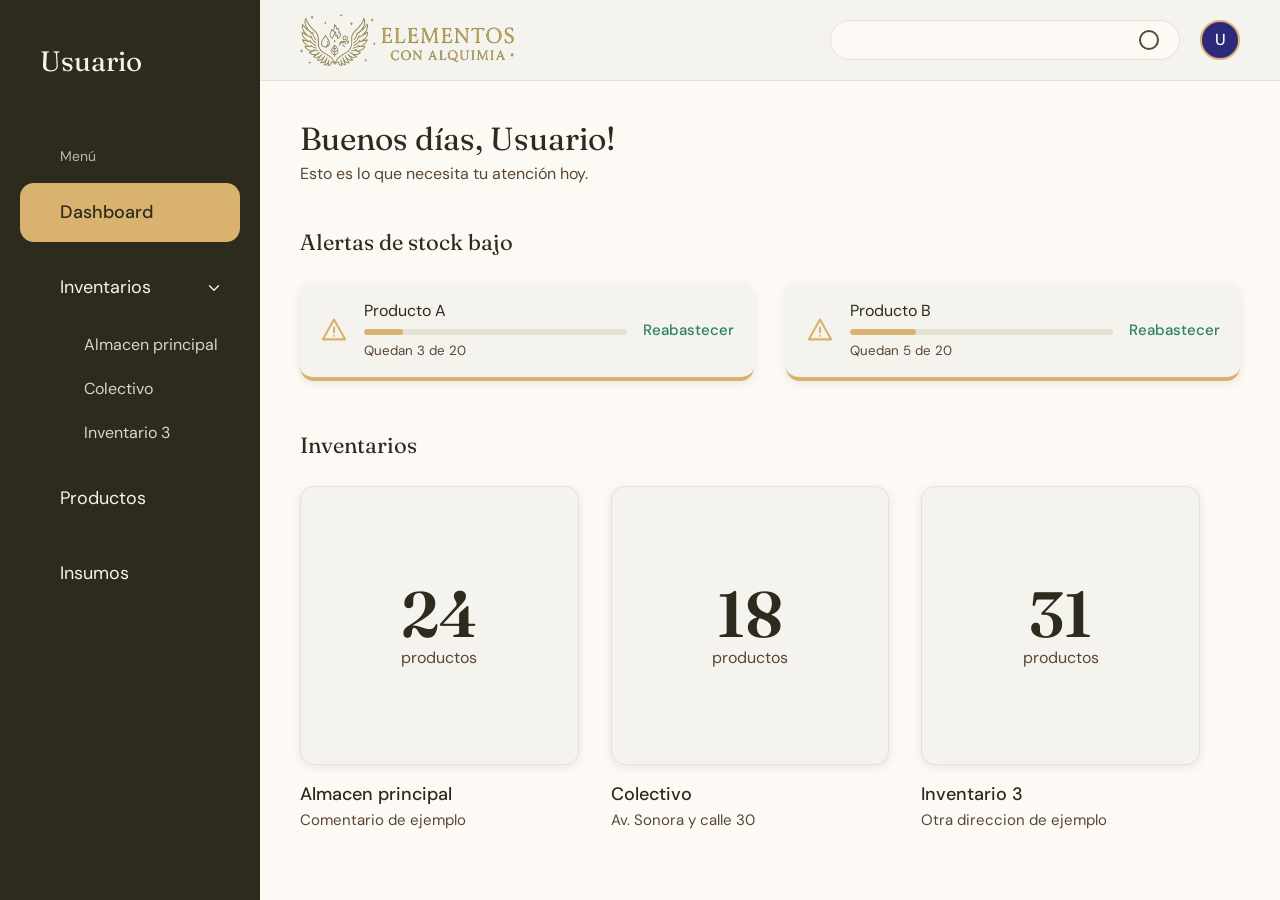
==== index.html @ 7b2545c5 "Add files via upload" ====
<!DOCTYPE html>
<html lang="es">
<head>
    <meta charset="UTF-8">
    <meta name="viewport" content="width=device-width, initial-scale=1.0">
    <title>Dashboard - Elementos con alquimia</title>
    <link rel="preconnect" href="https://fonts.googleapis.com">
    <link href="https://fonts.googleapis.com/css2?family=DM+Sans:wght@400;500&family=Fraunces:wght@400;600&display=swap" rel="stylesheet">

    <style>
        
        :root {
            --bg: #fdfaf6;
            --sidebar: #2d2b1e;
            --sidebar-text: #f5f3ed;
            --topbar: #f5f3ed;
            --text: #2d2b1e;
            --text-soft: #5a4634;
            --card: #f5f3ed;
            --card-hover: #f3ead6;
            --card-border: #e6e1d5;
            --gold: #d8b26e;
            --green: #2a806a;
            --indigo: #2d2a7b;
            --radius: 14px;
            --shadow: 0 2px 8px rgba(45, 43, 30, .10);
        }

        /* ===== Base ===== */
        * {
            margin: 0;
            padding: 0;
            box-sizing: border-box;
        }

        body {
            font-family: 'DM Sans', 'Segoe UI', Roboto, Helvetica, Arial, sans-serif;
            font-size: 16px;
            line-height: 1.5;
            color: var(--text);
            background-color: var(--bg);
            height: 100vh;
            overflow: hidden;
        }

        a {
            text-decoration: none;
            color: inherit;
        }

        button,
        input {
            font-family: inherit;
            font-size: inherit;
            color: inherit;
        }

        button {
            cursor: pointer;
        }

        :focus-visible {
            outline: 3px solid var(--indigo);
            outline-offset: 2px;
        }

        .icon {
            fill: none;
            stroke: currentColor;
            stroke-width: 1.8;
            stroke-linecap: round;
            stroke-linejoin: round;
        }

        /* ===== Layout ===== */
        .app-layout {
            display: flex;
            height: 100vh;
            width: 100%;
        }

        /* ===== Sidebar ===== */
        .sidebar {
            width: 260px;
            background-color: var(--sidebar);
            color: var(--sidebar-text);
            display: flex;
            flex-direction: column;
            padding: 40px 0;
            flex-shrink: 0;
            z-index: 20;
        }

        .sidebar h1 {
            font-family: 'Fraunces', Georgia, serif;
            font-size: 28px;
            font-weight: 400;
            padding: 0 40px;
            margin-bottom: 48px;
        }

        .nav-menu {
            display: flex;
            flex-direction: column;
            gap: 16px;
            overflow-y: auto;
            min-height: 0;
            scrollbar-width: thin;
            scrollbar-color: var(--gold) transparent;
        }

        .nav-item {
            font-size: 18px;
            padding: 16px 40px;
            margin: 0 20px;
            border-radius: var(--radius);
            transition: background-color .2s ease, color .2s ease;
        }

        .nav-menu div.nav-item {
            font-size: 14px;
            opacity: .7;
            padding-bottom: 0;
        }

        .nav-menu a.nav-item:hover,
        .nav-sub a:hover {
            background-color: rgba(255, 255, 255, .12);
        }

        .nav-item.active,
        .nav-menu a.nav-item.active:hover {
            background-color: var(--gold);
            color: var(--text);
            font-weight: 500;
        }

        .nav-row {
            position: relative;
        }

        .nav-row .nav-item {
            display: block;
        }

        .nav-toggle {
            position: absolute;
            right: 30px;
            top: 50%;
            transform: translateY(-50%);
            width: 32px;
            height: 32px;
            border: none;
            border-radius: 50%;
            background: transparent;
            display: flex;
            align-items: center;
            justify-content: center;
        }

        .nav-toggle svg {
            width: 18px;
            height: 18px;
            transition: transform .2s ease;
        }

        .nav-toggle[aria-expanded="false"] svg {
            transform: rotate(-90deg);
        }

        .nav-sub {
            list-style: none;
            display: flex;
            flex-direction: column;
            gap: 4px;
            margin-top: -8px;
        }

        .nav-sub[hidden] {
            display: none;
        }

        .nav-sub a {
            display: block;
            font-size: 16px;
            padding: 8px 20px 8px 64px;
            margin: 0 20px;
            border-radius: var(--radius);
            opacity: .85;
            transition: background-color .2s ease;
        }

        .nav-empty {
            font-size: 14px;
            padding: 4px 20px 4px 64px;
            opacity: .6;
        }

        .scrim {
            display: none;
        }

        /* ===== Topbar ===== */
        .main-wrapper {
            flex-grow: 1;
            display: flex;
            flex-direction: column;
            background-color: var(--bg);
            min-width: 0;
        }

        .topbar {
            height: 80px;
            background-color: var(--topbar);
            display: flex;
            align-items: center;
            justify-content: space-between;
            padding: 0 40px;
            flex-shrink: 0;
            box-shadow: 0 1px 0 var(--card-border);
        }

        .topbar-left {
            display: flex;
            align-items: center;
            gap: 12px;
        }

        .menu-btn {
            display: none;
            width: 40px;
            height: 40px;
            border: none;
            border-radius: 50%;
            background: transparent;
            align-items: center;
            justify-content: center;
        }

        .menu-btn svg {
            width: 24px;
            height: 24px;
        }

        .brand-logo {
            height: 52px;
            width: auto;
            display: block;
            mix-blend-mode: multiply; /* oculta el fondo blanco del PNG sobre la topbar */
        }

        .topbar-controls {
            display: flex;
            align-items: center;
            gap: 20px;
        }

        .search-bar {
            background-color: var(--bg);
            border: 1px solid var(--card-border);
            border-radius: 30px;
            display: flex;
            align-items: center;
            padding: 5px 20px;
            width: 350px;
            height: 40px;
            transition: box-shadow .2s ease;
        }

        .search-bar:focus-within {
            box-shadow: 0 0 0 3px var(--indigo);
        }

        .search-bar input {
            border: none;
            outline: none;
            background: transparent;
            flex-grow: 1;
            min-width: 0;
        }

        .search-icon {
            width: 20px;
            height: 20px;
            border: 2px solid var(--text-soft);
            border-radius: 50%;
            display: inline-block;
            flex-shrink: 0;
            /* icono de mientras en lo q se pone el de la lupa */
        }

        .user-profile {
            width: 40px;
            height: 40px;
            background-color: var(--indigo);
            color: #fdfaf6;
            border: 2px solid var(--gold);
            border-radius: 50%;
            display: flex;
            align-items: center;
            justify-content: center;
            font-weight: 500;
            flex-shrink: 0;
        }

        /* ===== Contenido ===== */
        .content {
            padding: 40px;
            overflow-y: auto;
            flex-grow: 1;
            scrollbar-width: thin;
            scrollbar-color: var(--gold) transparent;
        }

        .greeting {
            font-family: 'Fraunces', Georgia, serif;
            font-size: 32px;
            font-weight: 400;
            line-height: 1.2;
        }

        .greeting-sub {
            color: var(--text-soft);
            margin: 4px 0 40px;
        }

        .section-title {
            font-family: 'Fraunces', Georgia, serif;
            font-size: 22px;
            font-weight: 400;
            margin-bottom: 24px;
        }

        /* ===== Alertas de stock bajo ===== */
        .alerts-grid {
            display: grid;
            grid-template-columns: repeat(2, 1fr);
            gap: 32px;
            margin-bottom: 48px;
        }

        .alert-card {
            background-color: var(--card);
            border-bottom: 4px solid var(--gold);
            border-radius: var(--radius);
            box-shadow: var(--shadow);
            min-height: 90px;
            width: 100%;
            padding: 16px 20px;
            display: flex;
            align-items: center;
            gap: 16px;
        }

        .alert-icon {
            width: 28px;
            height: 28px;
            flex-shrink: 0;
            color: var(--gold);
        }

        .alert-info {
            flex-grow: 1;
            display: flex;
            flex-direction: column;
            gap: 6px;
        }

        .alert-info small {
            color: var(--text-soft);
        }

        .alert-action {
            color: var(--green);
            font-weight: 500;
            font-size: 15px;
        }

        .alert-action:hover {
            text-decoration: underline;
        }

        .stock-bar {
            height: 6px;
            border-radius: 6px;
            background-color: var(--card-border);
            overflow: hidden;
        }

        .stock-bar span {
            display: block;
            height: 100%;
            border-radius: 6px;
            background-color: var(--green);
        }

        .stock-bar span.warn {
            background-color: var(--gold);
        }

        /* ===== Cards de inventarios ===== */
        .inventories-grid {
            display: grid;
            grid-template-columns: repeat(auto-fill, minmax(240px, 1fr));
            gap: 32px;
            max-width: 900px;
        }

        .inventory-item {
            display: flex;
            flex-direction: column;
            gap: 16px;
            outline: none;
        }

        .inventory-card {
            position: relative;
            display: flex;
            flex-direction: column;
            align-items: center;
            justify-content: center;
            background-color: var(--card);
            border: 1px solid var(--card-border);
            border-radius: var(--radius);
            box-shadow: var(--shadow);
            aspect-ratio: 1 / 1;
            width: 100%;
            padding: 20px;
            transition: box-shadow .2s ease, background-color .2s ease, border-color .2s ease;
        }

        /* Hover tipo seleccion*/
        .inventory-item:hover .inventory-card {
            background-color: var(--card-hover);
            border-color: var(--gold);
            box-shadow: 0 0 0 3px var(--gold);
            color:#d8b26e;
        }

        .inventory-item:focus-visible .inventory-card {
            box-shadow: 0 0 0 3px var(--indigo);
        }

        .card-number {
            font-family: 'Fraunces', Georgia, serif;
            font-size: 64px;
            font-weight: 600;
            line-height: 1;
        }

        .card-label {
            color: var(--text-soft);
        }

        .inventory-text {
            display: flex;
            flex-direction: column;
            gap: 2px;
        }

        .inventory-name {
            font-size: 18px;
            font-weight: 500;
        }

        .inventory-desc {
            color: var(--text-soft);
            font-size: 15px;
            line-height: 1.4;
            display: -webkit-box;
            -webkit-line-clamp: 2;
            -webkit-box-orient: vertical;
            overflow: hidden;
        }

        .empty {
            grid-column: 1 / -1;
            color: var(--text-soft);
        }

        .link {
            color: var(--green);
            font-weight: 500;
        }

        .link:hover {
            text-decoration: underline;
        }

        /* ===== Movil o tablet ===== */
        @media (max-width: 900px) {
            .sidebar {
                position: fixed;
                top: 0;
                bottom: 0;
                left: 0;
                transform: translateX(-100%);
                transition: transform .25s ease;
            }

            .menu-open .sidebar {
                transform: none;
            }

            .menu-open .scrim {
                display: block;
                position: fixed;
                inset: 0;
                background-color: rgba(45, 43, 30, .5);
                z-index: 10;
            }

            .menu-btn {
                display: flex;
            }

            .topbar,
            .content {
                padding-left: 20px;
                padding-right: 20px;
            }

            .brand-logo {
                height: 40px;
            }

            .search-bar {
                width: 180px;
            }

            .alerts-grid {
                grid-template-columns: 1fr;
            }
        }

        @media (max-width: 560px) {
            .search-bar {
                display: none;
            }
        }

        @media (prefers-reduced-motion: reduce) {
            * {
                transition: none !important;
            }
        }
    </style>
</head>
<body>

    <div class="app-layout">
        <aside class="sidebar">

            <h1>Usuario</h1>
            <nav class="nav-menu">
                <div class="nav-item">Menú</div>
                <a href="index.html" class="nav-item active" aria-current="page">Dashboard</a>
                <div class="nav-row">
                    <a href="inventarios.html" class="nav-item">Inventarios</a>
                    <button class="nav-toggle" id="nav-toggle" aria-expanded="true" aria-label="Mostrar u ocultar inventarios">
                        <svg class="icon" viewBox="0 0 24 24"><path d="m6 9 6 6 6-6"/></svg>
                    </button>
                </div>

                <ul class="nav-sub" id="nav-inventarios"></ul>
                <a href="productos.html" class="nav-item">Productos</a>
                <a href="insumos.html" class="nav-item">Insumos</a>
            </nav>
        </aside>
        <div class="scrim" id="scrim"></div>

        <div class="main-wrapper">
            <header class="topbar">
                <div class="topbar-left">
                    <button class="menu-btn" id="menu-btn" aria-label="Abrir menú">
                        <svg class="icon" viewBox="0 0 24 24"><path d="M4 7h16M4 12h16M4 17h16"/></svg>
                    </button>
                    <a href="index.html">
                        <img class="brand-logo" src="logo.png" alt="Elementos con alquimia">
                    </a>
                </div>
                <div class="topbar-controls">
                    <div class="search-bar">
                        <input type="text" aria-label="Buscar">
                        <span class="search-icon"></span>
                    </div>
                    <div class="user-profile">U</div>
                </div>
            </header>

            <main class="content">
                <h2 class="greeting" id="saludo">Buenas tardes, Usuario!</h2>
                <p class="greeting-sub">Esto es lo que necesita tu atención hoy.</p>

                <h2 class="section-title">Alertas de stock bajo</h2>
                <div class="alerts-grid">
                    <div class="alert-card">
                        <svg class="alert-icon icon" viewBox="0 0 24 24"><path d="M12 3 2.5 20h19L12 3z"/><path d="M12 10v4M12 17v.01"/></svg>
                        <div class="alert-info">
                            <span>Producto A</span>
                            <div class="stock-bar"><span class="warn" style="width: 15%"></span></div>
                            <small>Quedan 3 de 20</small>
                        </div>
                        <a href="productos.html" class="alert-action">Reabastecer</a>
                    </div>
                    <div class="alert-card">
                        <svg class="alert-icon icon" viewBox="0 0 24 24"><path d="M12 3 2.5 20h19L12 3z"/><path d="M12 10v4M12 17v.01"/></svg>
                        <div class="alert-info">
                            <span>Producto B</span>
                            <div class="stock-bar"><span class="warn" style="width: 25%"></span></div>
                            <small>Quedan 5 de 20</small>
                        </div>
                        <a href="productos.html" class="alert-action">Reabastecer</a>
                    </div>
                </div>

                <h2 class="section-title">Inventarios</h2>
                <div class="inventories-grid" id="grid"></div>
            </main>
        </div>
    </div>

    <script>
        // ===== Datos compartidos con inventarios.html =====
        // los inventarios se guardan en localStorage con esta misma clave en las dos pantallas
        // reemplazar esto con la conexion a la base de datos 
        const KEY = 'eca_inventarios_v1';
        const SEED = [
            { id: 1, nombre: 'Almacen principal', descripcion: 'Comentario de ejemplo', productos: 24, baja: false },
            { id: 2, nombre: 'Colectivo', descripcion: 'Av. Sonora y calle 30', productos: 18, baja: false },
            { id: 3, nombre: 'Inventario 3', descripcion: 'Otra direccion de ejemplo', productos: 31, baja: false }
        ];

        function cargar() {
            try {
                const s = localStorage.getItem(KEY);
                if (s) return JSON.parse(s);
            } catch (e) {}
            return JSON.parse(JSON.stringify(SEED));
        }

        const inventarios = cargar();

        const esc = s => String(s).replace(/[&<>"']/g, c => ({ '&': '&amp;', '<': '&lt;', '>': '&gt;', '"': '&quot;', "'": '&#39;' }[c]));

        // ===== Sidebar: inventarios activos =====
        function renderSidebar() {
            const ul = document.getElementById('nav-inventarios');
            const activos = inventarios.filter(i => !i.baja);
            ul.innerHTML = activos.length
                ? activos.map(i => `<li><a href="inventario.html?id=${i.id}">${esc(i.nombre)}</a></li>`).join('')
                : '<li class="nav-empty">Sin inventarios activos</li>';
        }

        // ===== Card de inventario =====
        function cardHTML(i) {
            return `
                <a class="inventory-item" href="inventario.html?id=${i.id}">
                    <div class="inventory-card">
                        <div class="card-number">${i.productos}</div>
                        <div class="card-label">productos</div>
                    </div>
                    <div class="inventory-text">
                        <span class="inventory-name">${esc(i.nombre)}</span>
                        <span class="inventory-desc">${esc(i.descripcion || '')}</span>
                    </div>
                </a>`;
        }

        // ===== Menú: submenú plegable y menú móvil =====
        document.getElementById('nav-toggle').addEventListener('click', e => {
            const ul = document.getElementById('nav-inventarios');
            ul.hidden = !ul.hidden;
            e.currentTarget.setAttribute('aria-expanded', !ul.hidden);
        });

        const alternarMenu = () => document.body.classList.toggle('menu-open');
        document.getElementById('menu-btn').addEventListener('click', alternarMenu);
        document.getElementById('scrim').addEventListener('click', alternarMenu);

        // ===== Esta pantalla =====
        renderSidebar();

        // Saludo según la hora del día
        const h = new Date().getHours();
        const saludo = h < 12 ? 'Buenos días' : h < 19 ? 'Buenas tardes' : 'Buenas noches';
        document.getElementById('saludo').textContent = saludo + ', Usuario!';

        // Solo se muestran los inventarios activos (los dados de baja no aparecen aquí)
        const activos = inventarios.filter(i => !i.baja);
        document.getElementById('grid').innerHTML = activos.length
            ? activos.map(cardHTML).join('')
            : '<p class="empty">Aún no tienes inventarios activos. <a href="inventarios.html" class="link">Ir a Inventarios</a></p>';
    </script>

</body>
</html>
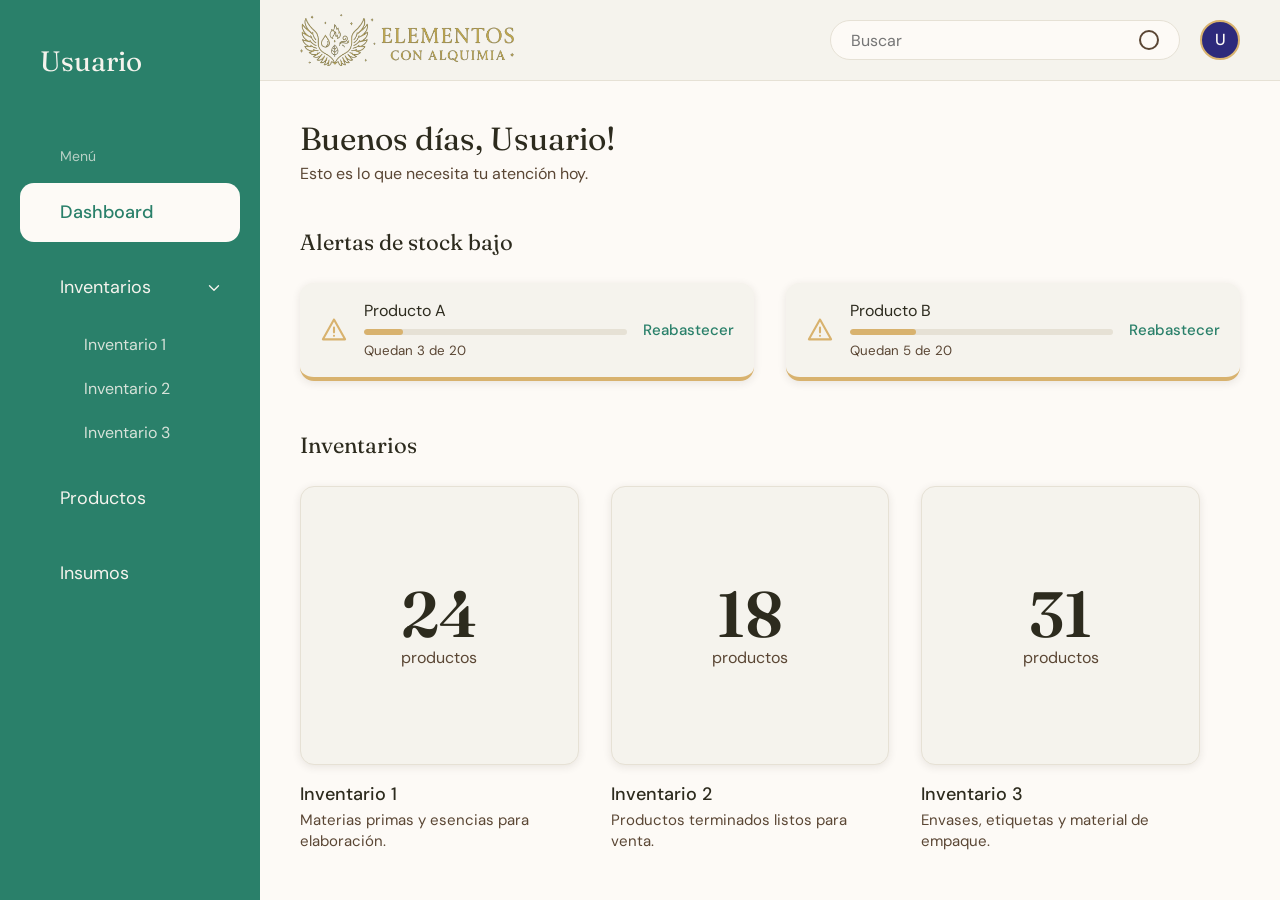
==== commit 38a0a219: "Actualizacion Actualizacion de diseño y pantallas restantes" ====
--- a/index.html
+++ b/index.html
@@ -6,310 +6,13 @@
     <title>Dashboard - Elementos con alquimia</title>
     <link rel="preconnect" href="https://fonts.googleapis.com">
     <link href="https://fonts.googleapis.com/css2?family=DM+Sans:wght@400;500&family=Fraunces:wght@400;600&display=swap" rel="stylesheet">
+    <link rel="stylesheet" href="shared.css">
 
     <style>
-        
-        :root {
-            --bg: #fdfaf6;
-            --sidebar: #2d2b1e;
-            --sidebar-text: #f5f3ed;
-            --topbar: #f5f3ed;
-            --text: #2d2b1e;
-            --text-soft: #5a4634;
-            --card: #f5f3ed;
-            --card-hover: #f3ead6;
-            --card-border: #e6e1d5;
-            --gold: #d8b26e;
-            --green: #2a806a;
-            --indigo: #2d2a7b;
-            --radius: 14px;
-            --shadow: 0 2px 8px rgba(45, 43, 30, .10);
-        }
-
-        /* ===== Base ===== */
-        * {
-            margin: 0;
-            padding: 0;
-            box-sizing: border-box;
-        }
-
-        body {
-            font-family: 'DM Sans', 'Segoe UI', Roboto, Helvetica, Arial, sans-serif;
-            font-size: 16px;
-            line-height: 1.5;
-            color: var(--text);
-            background-color: var(--bg);
-            height: 100vh;
-            overflow: hidden;
-        }
-
-        a {
-            text-decoration: none;
-            color: inherit;
-        }
-
-        button,
-        input {
-            font-family: inherit;
-            font-size: inherit;
-            color: inherit;
-        }
+        /* ===== Estilos propios de esta pantalla (el resto está en shared.css) ===== */
 
         button {
             cursor: pointer;
-        }
-
-        :focus-visible {
-            outline: 3px solid var(--indigo);
-            outline-offset: 2px;
-        }
-
-        .icon {
-            fill: none;
-            stroke: currentColor;
-            stroke-width: 1.8;
-            stroke-linecap: round;
-            stroke-linejoin: round;
-        }
-
-        /* ===== Layout ===== */
-        .app-layout {
-            display: flex;
-            height: 100vh;
-            width: 100%;
-        }
-
-        /* ===== Sidebar ===== */
-        .sidebar {
-            width: 260px;
-            background-color: var(--sidebar);
-            color: var(--sidebar-text);
-            display: flex;
-            flex-direction: column;
-            padding: 40px 0;
-            flex-shrink: 0;
-            z-index: 20;
-        }
-
-        .sidebar h1 {
-            font-family: 'Fraunces', Georgia, serif;
-            font-size: 28px;
-            font-weight: 400;
-            padding: 0 40px;
-            margin-bottom: 48px;
-        }
-
-        .nav-menu {
-            display: flex;
-            flex-direction: column;
-            gap: 16px;
-            overflow-y: auto;
-            min-height: 0;
-            scrollbar-width: thin;
-            scrollbar-color: var(--gold) transparent;
-        }
-
-        .nav-item {
-            font-size: 18px;
-            padding: 16px 40px;
-            margin: 0 20px;
-            border-radius: var(--radius);
-            transition: background-color .2s ease, color .2s ease;
-        }
-
-        .nav-menu div.nav-item {
-            font-size: 14px;
-            opacity: .7;
-            padding-bottom: 0;
-        }
-
-        .nav-menu a.nav-item:hover,
-        .nav-sub a:hover {
-            background-color: rgba(255, 255, 255, .12);
-        }
-
-        .nav-item.active,
-        .nav-menu a.nav-item.active:hover {
-            background-color: var(--gold);
-            color: var(--text);
-            font-weight: 500;
-        }
-
-        .nav-row {
-            position: relative;
-        }
-
-        .nav-row .nav-item {
-            display: block;
-        }
-
-        .nav-toggle {
-            position: absolute;
-            right: 30px;
-            top: 50%;
-            transform: translateY(-50%);
-            width: 32px;
-            height: 32px;
-            border: none;
-            border-radius: 50%;
-            background: transparent;
-            display: flex;
-            align-items: center;
-            justify-content: center;
-        }
-
-        .nav-toggle svg {
-            width: 18px;
-            height: 18px;
-            transition: transform .2s ease;
-        }
-
-        .nav-toggle[aria-expanded="false"] svg {
-            transform: rotate(-90deg);
-        }
-
-        .nav-sub {
-            list-style: none;
-            display: flex;
-            flex-direction: column;
-            gap: 4px;
-            margin-top: -8px;
-        }
-
-        .nav-sub[hidden] {
-            display: none;
-        }
-
-        .nav-sub a {
-            display: block;
-            font-size: 16px;
-            padding: 8px 20px 8px 64px;
-            margin: 0 20px;
-            border-radius: var(--radius);
-            opacity: .85;
-            transition: background-color .2s ease;
-        }
-
-        .nav-empty {
-            font-size: 14px;
-            padding: 4px 20px 4px 64px;
-            opacity: .6;
-        }
-
-        .scrim {
-            display: none;
-        }
-
-        /* ===== Topbar ===== */
-        .main-wrapper {
-            flex-grow: 1;
-            display: flex;
-            flex-direction: column;
-            background-color: var(--bg);
-            min-width: 0;
-        }
-
-        .topbar {
-            height: 80px;
-            background-color: var(--topbar);
-            display: flex;
-            align-items: center;
-            justify-content: space-between;
-            padding: 0 40px;
-            flex-shrink: 0;
-            box-shadow: 0 1px 0 var(--card-border);
-        }
-
-        .topbar-left {
-            display: flex;
-            align-items: center;
-            gap: 12px;
-        }
-
-        .menu-btn {
-            display: none;
-            width: 40px;
-            height: 40px;
-            border: none;
-            border-radius: 50%;
-            background: transparent;
-            align-items: center;
-            justify-content: center;
-        }
-
-        .menu-btn svg {
-            width: 24px;
-            height: 24px;
-        }
-
-        .brand-logo {
-            height: 52px;
-            width: auto;
-            display: block;
-            mix-blend-mode: multiply; /* oculta el fondo blanco del PNG sobre la topbar */
-        }
-
-        .topbar-controls {
-            display: flex;
-            align-items: center;
-            gap: 20px;
-        }
-
-        .search-bar {
-            background-color: var(--bg);
-            border: 1px solid var(--card-border);
-            border-radius: 30px;
-            display: flex;
-            align-items: center;
-            padding: 5px 20px;
-            width: 350px;
-            height: 40px;
-            transition: box-shadow .2s ease;
-        }
-
-        .search-bar:focus-within {
-            box-shadow: 0 0 0 3px var(--indigo);
-        }
-
-        .search-bar input {
-            border: none;
-            outline: none;
-            background: transparent;
-            flex-grow: 1;
-            min-width: 0;
-        }
-
-        .search-icon {
-            width: 20px;
-            height: 20px;
-            border: 2px solid var(--text-soft);
-            border-radius: 50%;
-            display: inline-block;
-            flex-shrink: 0;
-            /* icono de mientras en lo q se pone el de la lupa */
-        }
-
-        .user-profile {
-            width: 40px;
-            height: 40px;
-            background-color: var(--indigo);
-            color: #fdfaf6;
-            border: 2px solid var(--gold);
-            border-radius: 50%;
-            display: flex;
-            align-items: center;
-            justify-content: center;
-            font-weight: 500;
-            flex-shrink: 0;
-        }
-
-        /* ===== Contenido ===== */
-        .content {
-            padding: 40px;
-            overflow-y: auto;
-            flex-grow: 1;
-            scrollbar-width: thin;
-            scrollbar-color: var(--gold) transparent;
         }
 
         .greeting {
@@ -398,14 +101,6 @@
             background-color: var(--gold);
         }
 
-        /* ===== Cards de inventarios ===== */
-        .inventories-grid {
-            display: grid;
-            grid-template-columns: repeat(auto-fill, minmax(240px, 1fr));
-            gap: 32px;
-            max-width: 900px;
-        }
-
         .inventory-item {
             display: flex;
             flex-direction: column;
@@ -413,64 +108,12 @@
             outline: none;
         }
 
-        .inventory-card {
-            position: relative;
-            display: flex;
-            flex-direction: column;
-            align-items: center;
-            justify-content: center;
-            background-color: var(--card);
-            border: 1px solid var(--card-border);
-            border-radius: var(--radius);
-            box-shadow: var(--shadow);
-            aspect-ratio: 1 / 1;
-            width: 100%;
-            padding: 20px;
-            transition: box-shadow .2s ease, background-color .2s ease, border-color .2s ease;
-        }
-
         /* Hover tipo seleccion*/
         .inventory-item:hover .inventory-card {
             background-color: var(--card-hover);
             border-color: var(--gold);
             box-shadow: 0 0 0 3px var(--gold);
-            color:#d8b26e;
-        }
-
-        .inventory-item:focus-visible .inventory-card {
-            box-shadow: 0 0 0 3px var(--indigo);
-        }
-
-        .card-number {
-            font-family: 'Fraunces', Georgia, serif;
-            font-size: 64px;
-            font-weight: 600;
-            line-height: 1;
-        }
-
-        .card-label {
-            color: var(--text-soft);
-        }
-
-        .inventory-text {
-            display: flex;
-            flex-direction: column;
-            gap: 2px;
-        }
-
-        .inventory-name {
-            font-size: 18px;
-            font-weight: 500;
-        }
-
-        .inventory-desc {
-            color: var(--text-soft);
-            font-size: 15px;
-            line-height: 1.4;
-            display: -webkit-box;
-            -webkit-line-clamp: 2;
-            -webkit-box-orient: vertical;
-            overflow: hidden;
+            color: #d8b26e;
         }
 
         .empty {
@@ -478,208 +121,49 @@
             color: var(--text-soft);
         }
 
-        .link {
-            color: var(--green);
-            font-weight: 500;
-        }
-
-        .link:hover {
-            text-decoration: underline;
-        }
-
         /* ===== Movil o tablet ===== */
         @media (max-width: 900px) {
-            .sidebar {
-                position: fixed;
-                top: 0;
-                bottom: 0;
-                left: 0;
-                transform: translateX(-100%);
-                transition: transform .25s ease;
-            }
-
-            .menu-open .sidebar {
-                transform: none;
-            }
-
-            .menu-open .scrim {
-                display: block;
-                position: fixed;
-                inset: 0;
-                background-color: rgba(45, 43, 30, .5);
-                z-index: 10;
-            }
-
-            .menu-btn {
-                display: flex;
-            }
-
-            .topbar,
-            .content {
-                padding-left: 20px;
-                padding-right: 20px;
-            }
-
-            .brand-logo {
-                height: 40px;
-            }
-
-            .search-bar {
-                width: 180px;
-            }
-
             .alerts-grid {
                 grid-template-columns: 1fr;
-            }
-        }
-
-        @media (max-width: 560px) {
-            .search-bar {
-                display: none;
-            }
-        }
-
-        @media (prefers-reduced-motion: reduce) {
-            * {
-                transition: none !important;
             }
         }
     </style>
 </head>
 <body>
 
-    <div class="app-layout">
-        <aside class="sidebar">
+    <main class="content">
+        <h2 class="greeting" id="saludo">Buenas tardes, Usuario!</h2>
+        <p class="greeting-sub">Esto es lo que necesita tu atención hoy.</p>
 
-            <h1>Usuario</h1>
-            <nav class="nav-menu">
-                <div class="nav-item">Menú</div>
-                <a href="index.html" class="nav-item active" aria-current="page">Dashboard</a>
-                <div class="nav-row">
-                    <a href="inventarios.html" class="nav-item">Inventarios</a>
-                    <button class="nav-toggle" id="nav-toggle" aria-expanded="true" aria-label="Mostrar u ocultar inventarios">
-                        <svg class="icon" viewBox="0 0 24 24"><path d="m6 9 6 6 6-6"/></svg>
-                    </button>
+        <h2 class="section-title">Alertas de stock bajo</h2>
+        <div class="alerts-grid">
+            <div class="alert-card">
+                <svg class="alert-icon icon" viewBox="0 0 24 24"><path d="M12 3 2.5 20h19L12 3z"/><path d="M12 10v4M12 17v.01"/></svg>
+                <div class="alert-info">
+                    <span>Producto A</span>
+                    <div class="stock-bar"><span class="warn" style="width: 15%"></span></div>
+                    <small>Quedan 3 de 20</small>
                 </div>
+                <a href="productos.html" class="alert-action">Reabastecer</a>
+            </div>
+            <div class="alert-card">
+                <svg class="alert-icon icon" viewBox="0 0 24 24"><path d="M12 3 2.5 20h19L12 3z"/><path d="M12 10v4M12 17v.01"/></svg>
+                <div class="alert-info">
+                    <span>Producto B</span>
+                    <div class="stock-bar"><span class="warn" style="width: 25%"></span></div>
+                    <small>Quedan 5 de 20</small>
+                </div>
+                <a href="productos.html" class="alert-action">Reabastecer</a>
+            </div>
+        </div>
 
-                <ul class="nav-sub" id="nav-inventarios"></ul>
-                <a href="productos.html" class="nav-item">Productos</a>
-                <a href="insumos.html" class="nav-item">Insumos</a>
-            </nav>
-        </aside>
-        <div class="scrim" id="scrim"></div>
+        <h2 class="section-title">Inventarios</h2>
+        <div class="inventories-grid" id="grid"></div>
+    </main>
 
-        <div class="main-wrapper">
-            <header class="topbar">
-                <div class="topbar-left">
-                    <button class="menu-btn" id="menu-btn" aria-label="Abrir menú">
-                        <svg class="icon" viewBox="0 0 24 24"><path d="M4 7h16M4 12h16M4 17h16"/></svg>
-                    </button>
-                    <a href="index.html">
-                        <img class="brand-logo" src="logo.png" alt="Elementos con alquimia">
-                    </a>
-                </div>
-                <div class="topbar-controls">
-                    <div class="search-bar">
-                        <input type="text" aria-label="Buscar">
-                        <span class="search-icon"></span>
-                    </div>
-                    <div class="user-profile">U</div>
-                </div>
-            </header>
-
-            <main class="content">
-                <h2 class="greeting" id="saludo">Buenas tardes, Usuario!</h2>
-                <p class="greeting-sub">Esto es lo que necesita tu atención hoy.</p>
-
-                <h2 class="section-title">Alertas de stock bajo</h2>
-                <div class="alerts-grid">
-                    <div class="alert-card">
-                        <svg class="alert-icon icon" viewBox="0 0 24 24"><path d="M12 3 2.5 20h19L12 3z"/><path d="M12 10v4M12 17v.01"/></svg>
-                        <div class="alert-info">
-                            <span>Producto A</span>
-                            <div class="stock-bar"><span class="warn" style="width: 15%"></span></div>
-                            <small>Quedan 3 de 20</small>
-                        </div>
-                        <a href="productos.html" class="alert-action">Reabastecer</a>
-                    </div>
-                    <div class="alert-card">
-                        <svg class="alert-icon icon" viewBox="0 0 24 24"><path d="M12 3 2.5 20h19L12 3z"/><path d="M12 10v4M12 17v.01"/></svg>
-                        <div class="alert-info">
-                            <span>Producto B</span>
-                            <div class="stock-bar"><span class="warn" style="width: 25%"></span></div>
-                            <small>Quedan 5 de 20</small>
-                        </div>
-                        <a href="productos.html" class="alert-action">Reabastecer</a>
-                    </div>
-                </div>
-
-                <h2 class="section-title">Inventarios</h2>
-                <div class="inventories-grid" id="grid"></div>
-            </main>
-        </div>
-    </div>
-
+    <script src="shared.js"></script>
     <script>
-        // ===== Datos compartidos con inventarios.html =====
-        // los inventarios se guardan en localStorage con esta misma clave en las dos pantallas
-        // reemplazar esto con la conexion a la base de datos 
-        const KEY = 'eca_inventarios_v1';
-        const SEED = [
-            { id: 1, nombre: 'Almacen principal', descripcion: 'Comentario de ejemplo', productos: 24, baja: false },
-            { id: 2, nombre: 'Colectivo', descripcion: 'Av. Sonora y calle 30', productos: 18, baja: false },
-            { id: 3, nombre: 'Inventario 3', descripcion: 'Otra direccion de ejemplo', productos: 31, baja: false }
-        ];
-
-        function cargar() {
-            try {
-                const s = localStorage.getItem(KEY);
-                if (s) return JSON.parse(s);
-            } catch (e) {}
-            return JSON.parse(JSON.stringify(SEED));
-        }
-
-        const inventarios = cargar();
-
-        const esc = s => String(s).replace(/[&<>"']/g, c => ({ '&': '&amp;', '<': '&lt;', '>': '&gt;', '"': '&quot;', "'": '&#39;' }[c]));
-
-        // ===== Sidebar: inventarios activos =====
-        function renderSidebar() {
-            const ul = document.getElementById('nav-inventarios');
-            const activos = inventarios.filter(i => !i.baja);
-            ul.innerHTML = activos.length
-                ? activos.map(i => `<li><a href="inventario.html?id=${i.id}">${esc(i.nombre)}</a></li>`).join('')
-                : '<li class="nav-empty">Sin inventarios activos</li>';
-        }
-
-        // ===== Card de inventario =====
-        function cardHTML(i) {
-            return `
-                <a class="inventory-item" href="inventario.html?id=${i.id}">
-                    <div class="inventory-card">
-                        <div class="card-number">${i.productos}</div>
-                        <div class="card-label">productos</div>
-                    </div>
-                    <div class="inventory-text">
-                        <span class="inventory-name">${esc(i.nombre)}</span>
-                        <span class="inventory-desc">${esc(i.descripcion || '')}</span>
-                    </div>
-                </a>`;
-        }
-
-        // ===== Menú: submenú plegable y menú móvil =====
-        document.getElementById('nav-toggle').addEventListener('click', e => {
-            const ul = document.getElementById('nav-inventarios');
-            ul.hidden = !ul.hidden;
-            e.currentTarget.setAttribute('aria-expanded', !ul.hidden);
-        });
-
-        const alternarMenu = () => document.body.classList.toggle('menu-open');
-        document.getElementById('menu-btn').addEventListener('click', alternarMenu);
-        document.getElementById('scrim').addEventListener('click', alternarMenu);
-
-        // ===== Esta pantalla =====
-        renderSidebar();
+        montarLayout({ activo: 'dashboard' });
 
         // Saludo según la hora del día
         const h = new Date().getHours();
@@ -689,7 +173,7 @@
         // Solo se muestran los inventarios activos (los dados de baja no aparecen aquí)
         const activos = inventarios.filter(i => !i.baja);
         document.getElementById('grid').innerHTML = activos.length
-            ? activos.map(cardHTML).join('')
+            ? activos.map(i => cardHTML(i, 'a')).join('')
             : '<p class="empty">Aún no tienes inventarios activos. <a href="inventarios.html" class="link">Ir a Inventarios</a></p>';
     </script>
 
--- a/shared.css
+++ b/shared.css
@@ -0,0 +1,915 @@
+/* =====================================================
+   shared.css - Elementos con alquimia
+   Paleta "Laboratorio cálido" + estilos comunes a todas las pantallas
+   Va enlazado ANTES del <style> de cada página, así los estilos
+   propios de la página pueden sobrescribir lo de aquí.
+   ===================================================== */
+
+:root {
+    --bg: #fdfaf6;
+    --sidebar: #2a806a;
+    --dark: #2d2b1e;
+    --sidebar-text: #f5f3ed;
+    --topbar: #f5f3ed;
+    --text: #2d2b1e;
+    --text-soft: #5a4634;
+    --card: #f5f3ed;
+    --card-hover: #f3ead6;
+    --card-border: #e6e1d5;
+    --gold: #d8b26e;
+    --green: #2a806a;
+    --indigo: #2d2a7b;
+    --radius: 14px;
+    --shadow: 0 2px 8px rgba(45, 43, 30, .10);
+}
+
+/* ===== Base ===== */
+* {
+    margin: 0;
+    padding: 0;
+    box-sizing: border-box;
+}
+
+body {
+    font-family: 'DM Sans', 'Segoe UI', Roboto, Helvetica, Arial, sans-serif;
+    font-size: 16px;
+    line-height: 1.5;
+    color: var(--text);
+    background-color: var(--bg);
+    height: 100vh;
+    overflow: hidden;
+}
+
+a {
+    text-decoration: none;
+    color: inherit;
+}
+
+button,
+select,
+input,
+textarea {
+    font-family: inherit;
+    font-size: inherit;
+    color: inherit;
+}
+
+button {
+    cursor: pointer;
+}
+
+:focus-visible {
+    outline: 3px solid var(--indigo);
+    outline-offset: 2px;
+}
+
+.icon {
+    fill: none;
+    stroke: currentColor;
+    stroke-width: 1.8;
+    stroke-linecap: round;
+    stroke-linejoin: round;
+}
+
+.link {
+    color: var(--green);
+    font-weight: 500;
+}
+
+.link:hover {
+    text-decoration: underline;
+}
+
+/* ===== Layout ===== */
+.app-layout {
+    display: flex;
+    height: 100vh;
+    width: 100%;
+}
+
+/* ===== Sidebar ===== */
+.sidebar {
+    width: 260px;
+    background-color: var(--sidebar);
+    color: var(--sidebar-text);
+    display: flex;
+    flex-direction: column;
+    padding: 40px 0;
+    flex-shrink: 0;
+    z-index: 20;
+}
+
+.sidebar h1 {
+    font-family: 'Fraunces', Georgia, serif;
+    font-size: 28px;
+    font-weight: 400;
+    padding: 0 40px;
+    margin-bottom: 48px;
+}
+
+.nav-menu {
+    display: flex;
+    flex-direction: column;
+    gap: 16px;
+    overflow-y: auto;
+    min-height: 0;
+    scrollbar-width: thin;
+    scrollbar-color: var(--gold) transparent;
+}
+
+.nav-item {
+    font-size: 18px;
+    padding: 16px 40px;
+    margin: 0 20px;
+    border-radius: var(--radius);
+    transition: background-color .2s ease, color .2s ease;
+}
+
+.nav-menu div.nav-item {
+    font-size: 14px;
+    opacity: .7;
+    padding-bottom: 0;
+}
+
+.nav-menu a.nav-item:hover,
+.nav-sub a:hover {
+    background-color: rgba(255, 255, 255, .12);
+}
+
+.nav-item.active,
+.nav-menu a.nav-item.active:hover {
+    background-color: var(--bg);
+    color: var(--green);
+    font-weight: 500;
+}
+
+.nav-row {
+    position: relative;
+}
+
+.nav-row .nav-item {
+    display: block;
+}
+
+.nav-toggle {
+    position: absolute;
+    right: 30px;
+    top: 50%;
+    transform: translateY(-50%);
+    width: 32px;
+    height: 32px;
+    border: none;
+    border-radius: 50%;
+    background: transparent;
+    display: flex;
+    align-items: center;
+    justify-content: center;
+}
+
+.nav-toggle svg {
+    width: 18px;
+    height: 18px;
+    transition: transform .2s ease;
+}
+
+.nav-toggle[aria-expanded="false"] svg {
+    transform: rotate(-90deg);
+}
+
+.nav-item.active + .nav-toggle {
+    color: var(--green);
+}
+
+.nav-sub {
+    list-style: none;
+    display: flex;
+    flex-direction: column;
+    gap: 4px;
+    margin-top: -8px;
+}
+
+.nav-sub[hidden] {
+    display: none;
+}
+
+.nav-sub a {
+    display: block;
+    font-size: 16px;
+    padding: 8px 20px 8px 64px;
+    margin: 0 20px;
+    border-radius: var(--radius);
+    opacity: .85;
+    transition: background-color .2s ease;
+}
+
+.nav-sub a.active {
+    background-color: rgba(255, 255, 255, .22);
+    font-weight: 500;
+    opacity: 1;
+}
+
+.nav-empty {
+    font-size: 14px;
+    padding: 4px 20px 4px 64px;
+    opacity: .6;
+}
+
+.scrim {
+    display: none;
+}
+
+/* ===== Topbar ===== */
+.main-wrapper {
+    flex-grow: 1;
+    display: flex;
+    flex-direction: column;
+    background-color: var(--bg);
+    min-width: 0;
+}
+
+.topbar {
+    height: 80px;
+    background-color: var(--topbar);
+    display: flex;
+    align-items: center;
+    justify-content: space-between;
+    padding: 0 40px;
+    flex-shrink: 0;
+    box-shadow: 0 1px 0 var(--card-border);
+}
+
+.topbar-left {
+    display: flex;
+    align-items: center;
+    gap: 12px;
+}
+
+.menu-btn {
+    display: none;
+    width: 40px;
+    height: 40px;
+    border: none;
+    border-radius: 50%;
+    background: transparent;
+    align-items: center;
+    justify-content: center;
+}
+
+.menu-btn svg {
+    width: 24px;
+    height: 24px;
+}
+
+.brand-logo {
+    height: 52px;
+    width: auto;
+    display: block;
+    mix-blend-mode: multiply;
+}
+
+.topbar-controls {
+    display: flex;
+    align-items: center;
+    gap: 20px;
+}
+
+.search-bar {
+    background-color: var(--bg);
+    border: 1px solid var(--card-border);
+    border-radius: 30px;
+    display: flex;
+    align-items: center;
+    padding: 5px 20px;
+    width: 350px;
+    height: 40px;
+    transition: box-shadow .2s ease;
+}
+
+.search-bar:focus-within {
+    box-shadow: 0 0 0 3px var(--indigo);
+}
+
+.search-bar input {
+    border: none;
+    outline: none;
+    background: transparent;
+    flex-grow: 1;
+    min-width: 0;
+}
+
+.search-icon {
+    width: 20px;
+    height: 20px;
+    border: 2px solid var(--text-soft);
+    border-radius: 50%;
+    display: inline-block;
+    flex-shrink: 0;
+}
+
+.user-profile {
+    width: 40px;
+    height: 40px;
+    background-color: var(--indigo);
+    color: #fdfaf6;
+    border: 2px solid var(--gold);
+    border-radius: 50%;
+    display: flex;
+    align-items: center;
+    justify-content: center;
+    font-weight: 500;
+    flex-shrink: 0;
+}
+
+/* ===== Contenido ===== */
+.content {
+    padding: 40px;
+    overflow-y: auto;
+    flex-grow: 1;
+    scrollbar-width: thin;
+    scrollbar-color: var(--gold) transparent;
+}
+
+.page-header {
+    display: flex;
+    align-items: center;
+    justify-content: space-between;
+    gap: 16px;
+    margin-bottom: 8px;
+}
+
+.section-title {
+    font-family: 'Fraunces', Georgia, serif;
+    font-size: 28px;
+    font-weight: 400;
+}
+
+.header-actions {
+    display: flex;
+    align-items: center;
+    gap: 12px;
+}
+
+.select {
+    height: 48px;
+    padding: 0 16px;
+    border-radius: 30px;
+    border: 1px solid var(--card-border);
+    background-color: var(--card);
+}
+
+.round-btn {
+    width: 48px;
+    height: 48px;
+    border-radius: 50%;
+    border: 1px solid var(--card-border);
+    background-color: var(--card);
+    display: flex;
+    align-items: center;
+    justify-content: center;
+    transition: background-color .2s ease, border-color .2s ease;
+}
+
+.round-btn svg {
+    width: 22px;
+    height: 22px;
+}
+
+.round-btn:hover,
+.round-btn.active {
+    background-color: var(--gold);
+    border-color: var(--gold);
+}
+
+.hint {
+    color: var(--text-soft);
+    min-height: 24px;
+    margin-bottom: 32px;
+}
+
+.edit-btn {
+    width: 36px;
+    height: 36px;
+    border: none;
+    border-radius: 50%;
+    background: transparent;
+    flex-shrink: 0;
+    display: flex;
+    align-items: center;
+    justify-content: center;
+    transition: background-color .2s ease;
+}
+
+.edit-btn svg {
+    width: 20px;
+    height: 20px;
+}
+
+.edit-btn:hover {
+    background-color: var(--gold);
+}
+
+.badge {
+    display: inline-block;
+    padding: 2px 12px;
+    border-radius: 30px;
+    background-color: var(--dark);
+    color: var(--sidebar-text);
+    font-size: 13px;
+    font-weight: 500;
+}
+
+.empty {
+    grid-column: 1 / -1;
+    color: var(--text-soft);
+}
+
+/* ===== Cards de inventarios (dashboard e inventarios) ===== */
+.inventories-grid {
+    display: grid;
+    grid-template-columns: repeat(auto-fill, minmax(240px, 1fr));
+    gap: 32px;
+    max-width: 900px;
+}
+
+.inventory-item {
+    display: flex;
+    flex-direction: column;
+    gap: 16px;
+    text-align: left;
+    background: none;
+    border: none;
+    outline: none;
+}
+
+.inventory-card {
+    position: relative;
+    display: flex;
+    flex-direction: column;
+    align-items: center;
+    justify-content: center;
+    background-color: var(--card);
+    border: 1px solid var(--card-border);
+    border-radius: var(--radius);
+    box-shadow: var(--shadow);
+    aspect-ratio: 1 / 1;
+    width: 100%;
+    padding: 20px;
+    transition: box-shadow .2s ease, background-color .2s ease, border-color .2s ease;
+}
+
+/* Hover tipo selección */
+.inventory-item:hover .inventory-card {
+    background-color: var(--card-hover);
+    border-color: var(--gold);
+    box-shadow: 0 0 0 3px var(--gold);
+    color: var(--gold);
+}
+
+.inventory-item:focus-visible .inventory-card {
+    box-shadow: 0 0 0 3px var(--indigo);
+}
+
+.card-number {
+    font-family: 'Fraunces', Georgia, serif;
+    font-size: 64px;
+    font-weight: 600;
+    line-height: 1;
+}
+
+.card-label {
+    color: var(--text-soft);
+}
+
+.inventory-text {
+    display: flex;
+    flex-direction: column;
+    gap: 2px;
+}
+
+.inventory-name {
+    font-size: 18px;
+    font-weight: 500;
+}
+
+.inventory-desc {
+    color: var(--text-soft);
+    font-size: 15px;
+    line-height: 1.4;
+    display: -webkit-box;
+    -webkit-line-clamp: 2;
+    -webkit-box-orient: vertical;
+    overflow: hidden;
+}
+
+.inventory-card .badge {
+    position: absolute;
+    top: 14px;
+    left: 14px;
+}
+
+/* Modo baja (inventarios) */
+.baja-mode .inventory-item:not(.is-baja):not(.new-card) .inventory-card {
+    border-style: dashed;
+    border-color: var(--text-soft);
+}
+
+.inventory-item.is-baja {
+    opacity: .6;
+}
+
+.inventory-item.is-baja .inventory-card {
+    background-color: #cdc7b6;
+    border-color: #b8b19c;
+}
+
+.inventory-item.is-baja .card-number,
+.inventory-item.is-baja .card-label {
+    color: var(--text);
+}
+
+/* Card "Nuevo inventario" */
+.inventory-item.new-card .inventory-card {
+    border: 2px dashed var(--gold);
+    background-color: transparent;
+    box-shadow: none;
+}
+
+.inventory-item.new-card:hover .inventory-card {
+    background-color: var(--card-hover);
+    box-shadow: 0 0 0 3px var(--gold);
+}
+
+.inventory-item .new-circle {
+    width: 80px;
+    height: 80px;
+    border-radius: 50%;
+    background-color: rgba(216, 178, 110, .25);
+    color: var(--text-soft);
+    display: flex;
+    align-items: center;
+    justify-content: center;
+}
+
+.inventory-item .new-circle svg {
+    width: 40px;
+    height: 40px;
+}
+
+.baja-mode .inventory-item.new-card {
+    opacity: .35;
+    pointer-events: none;
+}
+
+/* ===== Ventanas y avisos ===== */
+dialog {
+    margin: auto;
+    border: 1px solid var(--card-border);
+    border-radius: var(--radius);
+    padding: 32px;
+    width: min(440px, 90vw);
+    background-color: var(--bg);
+    color: var(--text);
+    box-shadow: 0 8px 32px rgba(45, 43, 30, .25);
+}
+
+dialog::backdrop {
+    background-color: rgba(45, 43, 30, .5);
+}
+
+dialog h3 {
+    font-family: 'Fraunces', Georgia, serif;
+    font-size: 22px;
+    font-weight: 400;
+    margin-bottom: 16px;
+}
+
+.dlg-text {
+    color: var(--text-soft);
+}
+
+dialog label {
+    display: block;
+    color: var(--text-soft);
+    margin: 16px 0 8px;
+}
+
+dialog input,
+dialog select {
+    width: 100%;
+    height: 44px;
+    padding: 0 16px;
+    background-color: var(--card);
+    border: 1px solid var(--card-border);
+    border-radius: var(--radius);
+}
+
+dialog textarea {
+    width: 100%;
+    padding: 10px 16px;
+    background-color: var(--card);
+    border: 1px solid var(--card-border);
+    border-radius: var(--radius);
+    resize: none;
+}
+
+.field-row {
+    display: grid;
+    grid-template-columns: 1fr 1fr;
+    gap: 16px;
+}
+
+.dialog-actions {
+    display: flex;
+    justify-content: flex-end;
+    gap: 12px;
+    margin-top: 24px;
+}
+
+.btn {
+    height: 44px;
+    padding: 0 24px;
+    border-radius: 30px;
+    border: 1px solid var(--card-border);
+    background-color: var(--card);
+    font-weight: 500;
+}
+
+.btn-primary {
+    background-color: var(--green);
+    border-color: var(--green);
+    color: #fdfaf6;
+}
+
+.btn:hover {
+    filter: brightness(.95);
+}
+
+.toast {
+    position: fixed;
+    left: 50%;
+    bottom: 32px;
+    transform: translate(-50%, 24px);
+    display: flex;
+    align-items: center;
+    gap: 20px;
+    padding: 12px 20px;
+    border-radius: var(--radius);
+    background-color: var(--dark);
+    color: var(--sidebar-text);
+    box-shadow: 0 8px 24px rgba(45, 43, 30, .3);
+    opacity: 0;
+    pointer-events: none;
+    transition: opacity .2s ease, transform .2s ease;
+    z-index: 50;
+}
+
+.toast.show {
+    opacity: 1;
+    transform: translate(-50%, 0);
+    pointer-events: auto;
+}
+
+.toast-btn {
+    border: none;
+    background: none;
+    color: var(--gold);
+    font-weight: 500;
+}
+
+.toast-btn:hover {
+    text-decoration: underline;
+}
+
+/* ===== Móvil o tablet ===== */
+@media (max-width: 900px) {
+    .sidebar {
+        position: fixed;
+        top: 0;
+        bottom: 0;
+        left: 0;
+        transform: translateX(-100%);
+        transition: transform .25s ease;
+    }
+
+    .menu-open .sidebar {
+        transform: none;
+    }
+
+    .menu-open .scrim {
+        display: block;
+        position: fixed;
+        inset: 0;
+        background-color: rgba(45, 43, 30, .5);
+        z-index: 10;
+    }
+
+    .menu-btn {
+        display: flex;
+    }
+
+    .topbar,
+    .content {
+        padding-left: 20px;
+        padding-right: 20px;
+    }
+
+    .brand-logo {
+        height: 40px;
+    }
+
+    .search-bar {
+        width: 180px;
+    }
+
+    .page-header {
+        flex-wrap: wrap;
+    }
+}
+
+@media (max-width: 560px) {
+    .search-bar {
+        display: none;
+    }
+}
+
+@media (prefers-reduced-motion: reduce) {
+    * {
+        transition: none !important;
+    }
+}
+
+
+/* ===== Cards de productos (inventario.html y productos.html) ===== */
+.products-grid {
+    display: grid;
+    grid-template-columns: repeat(auto-fill, minmax(min(100%, 380px), 1fr));
+    gap: 32px;
+    max-width: 1000px;
+}
+
+.product-card {
+    display: grid;
+    grid-template-columns: 180px 1fr;
+    gap: 20px;
+    background-color: var(--card);
+    border: 1px solid var(--card-border);
+    border-radius: var(--radius);
+    box-shadow: var(--shadow);
+    padding: 16px;
+    transition: box-shadow .2s ease, background-color .2s ease, border-color .2s ease;
+}
+
+/* Hover tipo selección */
+.product-card:hover {
+    background-color: var(--card-hover);
+    border-color: var(--gold);
+    box-shadow: 0 0 0 3px var(--gold);
+}
+
+.product-img {
+    position: relative;
+    aspect-ratio: 1 / 1;
+    width: 100%;
+    border-radius: 10px;
+    background-color: var(--card-border);
+    color: var(--gold);
+    display: flex;
+    align-items: center;
+    justify-content: center;
+}
+
+.product-img svg {
+    width: 56px;
+    height: 56px;
+    stroke-width: 1.2;
+}
+
+.product-img .badge {
+    position: absolute;
+    top: 8px;
+    left: 8px;
+}
+
+.product-info {
+    display: flex;
+    flex-direction: column;
+    min-width: 0;
+}
+
+.product-top {
+    display: flex;
+    align-items: flex-start;
+    justify-content: space-between;
+    gap: 8px;
+}
+
+.product-name {
+    font-size: 18px;
+    font-weight: 500;
+    overflow-wrap: anywhere;
+}
+
+.product-price {
+    font-family: 'Fraunces', Georgia, serif;
+    font-size: 20px;
+    font-weight: 600;
+}
+
+.product-stock {
+    color: var(--text-soft);
+    margin-top: 8px;
+}
+
+.product-stock.low {
+    font-weight: 500;
+    color: var(--text);
+}
+
+.product-stock.low::before {
+    content: '';
+    display: inline-block;
+    width: 8px;
+    height: 8px;
+    margin-right: 8px;
+    border-radius: 50%;
+    background-color: var(--gold);
+}
+
+.btn-insumos {
+    margin-top: auto;
+    align-self: flex-end;
+    padding: 6px 20px;
+    border-radius: 30px;
+    background-color: rgba(42, 128, 106, .14);
+    color: var(--green);
+    font-size: 15px;
+    font-weight: 500;
+    transition: background-color .2s ease, color .2s ease;
+}
+
+.btn-insumos:hover {
+    background-color: var(--green);
+    color: #fdfaf6;
+}
+
+/* Modo baja (productos) */
+.baja-mode .product-card:not(.is-baja) {
+    border-style: dashed;
+    border-color: var(--text-soft);
+}
+
+.baja-mode .product-card {
+    cursor: pointer;
+}
+
+.product-card.is-baja {
+    opacity: .6;
+    background-color: #cdc7b6;
+    border-color: #b8b19c;
+}
+
+/* Card "Nuevo producto" */
+.products-grid .new-card {
+    min-height: 212px;
+    display: flex;
+    align-items: center;
+    justify-content: center;
+    border: 2px dashed var(--gold);
+    border-radius: var(--radius);
+    background-color: transparent;
+    transition: box-shadow .2s ease, background-color .2s ease;
+}
+
+.products-grid .new-card:hover {
+    background-color: var(--card-hover);
+    box-shadow: 0 0 0 3px var(--gold);
+}
+
+.products-grid .new-circle {
+    width: 66px;
+    height: 66px;
+    border-radius: 50%;
+    background-color: rgba(216, 178, 110, .25);
+    color: var(--text-soft);
+    display: flex;
+    align-items: center;
+    justify-content: center;
+}
+
+.products-grid .new-circle svg {
+    width: 30px;
+    height: 30px;
+}
+
+.baja-mode .products-grid .new-card,
+.products-grid.baja-mode .new-card {
+    opacity: .35;
+    pointer-events: none;
+}
+
+@media (max-width: 560px) {
+    .product-card {
+        grid-template-columns: 120px 1fr;
+        gap: 14px;
+    }
+}
